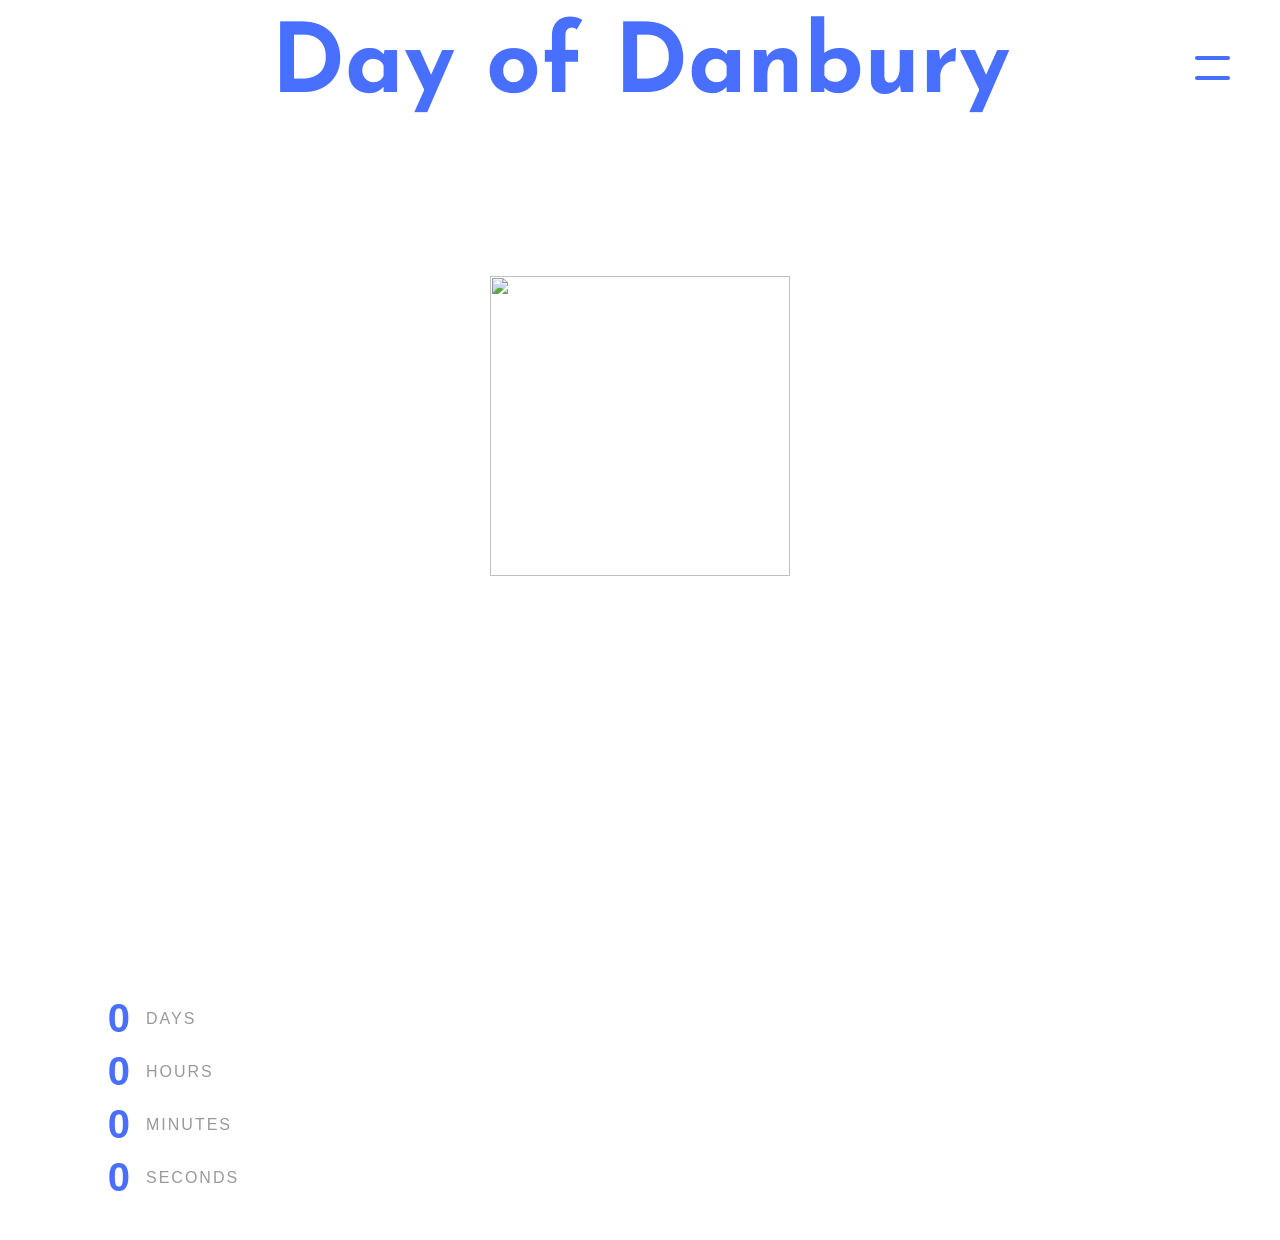
==== index.html @ 227df3ca "initial commit" ====
<!DOCTYPE html>
<html lang="en">
<head>
  <meta charset="UTF-8">
  <meta name="viewport" content="width=device-width, initial-scale=1.0">
  <title>Day of Danbury</title>
  <link rel="stylesheet" href="style.css">
  <link href="https://fonts.googleapis.com/css2?family=Josefin+Sans:wght@700&display=swap" rel="stylesheet">
  <style>
    .title {
      font-family: 'Futura', 'Josefin Sans', 'Century Gothic', Arial, sans-serif;
      font-weight: 700;
    }

    /* Keep hamburger inside the menu panel when open */
    .hamburger {
      position: absolute;
      right: 50px;
      top: 50%;
      transform: translateY(-50%);
      z-index: 60;
      transition: right 0.5s ease, top 0.5s ease, transform 0.5s ease;
    }
    .hamburger.active {
      position: fixed;
      right: 50px;
      top: 40px;
      transform: none;
    }
  </style>
</head>
<body>

  <!-- Header -->
  <header class="header">
    <h1 class="title">Day of Danbury</h1>
    <div class="hamburger" id="hamburger">
      <span></span>
      <span></span>
    </div>
  </header>

  <!-- Slide-in Menu -->
  <nav class="menu" id="menu">
    <ul>
      <li><a href="About.html">About</a></li>
      <li><a href="Vendors.html">Vendors</a></li>
      <li><a href="Sponsors.html">Sponsors</a></li>
      <li><a href="Donate.html">Donate</a></li>

      <li><a href="Contact.html">Contact</a></li>
    </ul>
  </nav>

  <!-- Logo / Mitosis Animation + Event Buttons -->
  <div class="container">
    <div class="animation-area">

      <!-- Clones row -->
      <div class="logo-wrapper" id="logoWrapper" onclick="splitLogo()">
        <img src="images/Blue Button.png"   class="logo"       id="mainLogo">
        <img src="images/Center 4 Blue.png" class="logo clone clone1" id="clone1">
        <img src="images/TNAD Blue.png"     class="logo clone clone2" id="clone2">
        <img src="images/Blue Button.png"   class="logo clone clone3" id="clone3">
      </div>

      <!-- Event buttons row -->
      <div class="event-buttons" id="eventButtons">
        <img src="images/dod festival button.png" class="event-btn" id="festivalBtn">
        <img src="images/the db button.png"       class="event-btn" id="dbBtn">
      </div>

    </div>
  </div>

  <!-- Countdown -->
  <div class="countdown">
    <div class="time"><span id="days">0</span><span class="label">Days</span></div>
    <div class="time"><span id="hours">0</span><span class="label">Hours</span></div>
    <div class="time"><span id="minutes">0</span><span class="label">Minutes</span></div>
    <div class="time"><span id="seconds">0</span><span class="label">Seconds</span></div>
  </div>

  <script>
    // Countdown
    const targetDate = new Date("June 27, 2026 12:00:00 GMT-0400").getTime();
    function updateCountdown() {
      const now = new Date().getTime();
      const distance = targetDate - now;
      if (distance < 0) return;
      document.getElementById("days").innerText    = Math.floor(distance / (1000*60*60*24));
      document.getElementById("hours").innerText   = Math.floor((distance % (1000*60*60*24)) / (1000*60*60));
      document.getElementById("minutes").innerText = Math.floor((distance % (1000*60*60)) / (1000*60));
      document.getElementById("seconds").innerText = Math.floor((distance % (1000*60)) / 1000);
    }
    setInterval(updateCountdown, 1000);
    updateCountdown();

    // Logo split / mitosis
    function splitLogo() {
      var wrapper = document.getElementById("logoWrapper");
      if (wrapper.classList.contains("active")) return;

      var mainLogo = document.getElementById("mainLogo");
      var homeBtn  = document.getElementById("homeBtn");

      var logoRect = mainLogo.getBoundingClientRect();

      homeBtn.style.visibility = "hidden";
      homeBtn.style.display    = "block";
      var btnRect = homeBtn.getBoundingClientRect();
      homeBtn.style.display    = "none";
      homeBtn.style.visibility = "";

      var targetLeft = btnRect.left + btnRect.width  / 2 - 35;
      var targetTop  = btnRect.top  + btnRect.height / 2 - 35;

      var flyer = document.createElement("img");
      flyer.src = "images/Blue Button.png";
      flyer.style.position      = "fixed";
      flyer.style.left          = logoRect.left + "px";
      flyer.style.top           = logoRect.top  + "px";
      flyer.style.width         = logoRect.width  + "px";
      flyer.style.height        = logoRect.height + "px";
      flyer.style.pointerEvents = "none";
      flyer.style.zIndex        = "999";
      flyer.style.transition    = "none";
      document.body.appendChild(flyer);

      wrapper.classList.add("active");

      requestAnimationFrame(function() {
        requestAnimationFrame(function() {
          flyer.style.transition = "left 0.8s ease, top 0.8s ease, width 0.8s ease, height 0.8s ease";
          flyer.style.left   = targetLeft + "px";
          flyer.style.top    = targetTop  + "px";
          flyer.style.width  = "70px";
          flyer.style.height = "70px";
        });
      });

      requestAnimationFrame(function() {
        requestAnimationFrame(function() {
          document.getElementById("eventButtons").classList.add("visible");
        });
      });

      setTimeout(function() {
        document.getElementById("clone1").style.pointerEvents = "auto";
        document.getElementById("clone2").style.pointerEvents = "auto";
        document.getElementById("clone3").style.pointerEvents = "auto";
        homeBtn.style.display = "block";
        requestAnimationFrame(function() {
          homeBtn.classList.add("visible");
        });
        flyer.remove();
      }, 820);
    }

    // Clone link clicks
    document.getElementById("clone1").addEventListener("click", function(e) {
      e.stopPropagation();
      if (document.getElementById("logoWrapper").classList.contains("active"))
        window.open("https://thecenterct.org/who-we-are/", "_blank");
    });
    document.getElementById("clone2").addEventListener("click", function(e) {
      e.stopPropagation();
      if (document.getElementById("logoWrapper").classList.contains("active"))
        window.open("https://www.thenewamericandreamfoundation.org/", "_blank");
    });
    document.getElementById("clone3").addEventListener("click", function(e) {
      e.stopPropagation();
      // No link yet
    });

    // Event button links
    document.getElementById("festivalBtn").addEventListener("click", function() {
      window.location.href = "dodfest.html";
    });
    document.getElementById("dbBtn").addEventListener("click", function() {
      window.location.href = "dbenefit.html";
    });

    // Hamburger toggle
    document.getElementById("hamburger").addEventListener("click", function() {
      document.getElementById("hamburger").classList.toggle("active");
      document.getElementById("menu").classList.toggle("active");
    });
  </script>

  <!-- Home Button (fixed bottom center) -->
  <img src="images/Blue Button.png" id="homeBtn" onclick="window.location.href='index.html'">

</body>
</html>
---- style.css ----
/* ---------------- Base ---------------- */
* {
  box-sizing: border-box;
  margin: 0;
  padding: 0;
}
body, html {
  width: 100%;
  height: 100%;
  font-family: Arial, sans-serif;
  background-color: #fff;
  display: flex;
  flex-direction: column;
  justify-content: space-between;
  align-items: center;
}

/* ---------------- Header ---------------- */
.header {
  width: 100%;
  display: flex;
  justify-content: center;
  align-items: center;
  padding: 20px 50px;
  position: relative;
  z-index: 50;
}
.title {
  font-size: 6rem;
  font-weight: bold;
  color: #486FFF;
  text-decoration: none;
  cursor: default;
}

/* ---------------- Hamburger ---------------- */
.hamburger {
  width: 35px;
  height: 24px;
  display: flex;
  flex-direction: column;
  justify-content: space-between;
  cursor: pointer;
  position: absolute;
  right: 50px;
  top: 50%;
  transform: translateY(-50%);
  z-index: 60;
}
.hamburger span {
  display: block;
  height: 4px;
  background: #486FFF;
  border-radius: 2px;
  transition: all 0.4s ease, background 0.4s ease;
  transform-origin: center;
}

/* X animation — 2 spans only */
.hamburger.active span:nth-child(1) {
  transform: translateY(10px) rotate(45deg);
  background: #fff;
}
.hamburger.active span:nth-child(2) {
  transform: translateY(-10px) rotate(-45deg);
  background: #fff;
}

/* ---------------- Menu Panel ---------------- */
.menu {
  position: fixed;
  top: 0;
  right: 0;
  width: 30%;
  height: 100%;
  background-color: #486FFF;
  box-shadow: -4px 0 10px rgba(0,0,0,0.3);
  display: flex;
  flex-direction: column;
  justify-content: flex-start;
  padding-top: 100px;
  padding-left: 30px;
  opacity: 0;
  pointer-events: none;
  transform: translateX(100%);
  transition: opacity 0.5s ease, transform 0.5s ease;
  z-index: 10;
}
.menu.active {
  opacity: 1;
  pointer-events: auto;
  transform: translateX(0);
}
.menu ul {
  list-style: none;
  padding: 0;
  margin: 0;
}
.menu li {
  margin: 30px 0;
}
.menu a {
  color: #fff;
  text-decoration: none;
  font-size: 5rem;
  font-weight: bold;
  transition: opacity 0.3s ease;
}
.menu a:hover {
  opacity: 0.7;
}


/* ---------------- Logo Wrapper / Horizontal Split ---------------- */
.container {
  display: flex;
  justify-content: center;
  align-items: center;
  flex: 1;
  position: relative;
  width: 100%;
}
.logo-wrapper {
  position: relative;
  width: 300px;
  height: 300px;
  cursor: pointer;
}

/* All logos share this base — positioned from center */
#mainLogo,
.clone {
  width: 100%;
  height: 100%;
  position: absolute;
  top: 50%;
  left: 50%;
  transform: translate(-50%, -50%) scale(1);
  transition: transform 0.8s ease, opacity 0.8s ease;
  pointer-events: none;
}
#mainLogo {
  z-index: 2;
  pointer-events: auto;
}
.clone {
  opacity: 0;
  z-index: 1;
}

/* Hover pulse on main logo — only before split */
.logo-wrapper:not(.active) #mainLogo:hover {
  transform: translate(-50%, -50%) scale(1.3);
  transition: transform 0.3s ease;
}

/* --- Active state --- */

/* Main logo hidden during split — JS flyer handles the shrink animation */
.logo-wrapper.active #mainLogo {
  opacity: 0;
  z-index: 0;
  pointer-events: none;
}

/* clone2 (TNAD Blue) center — raised above mainLogo */
.logo-wrapper.active .clone2 {
  opacity: 1;
  z-index: 3;
  transform: translate(-50%, -50%) scale(1);
  pointer-events: auto;
}

/* clone1 (Center 4 Blue) moves LEFT */
.logo-wrapper.active .clone1 {
  opacity: 1;
  z-index: 3;
  transform: translate(calc(-50% - 340px), -50%) scale(1);
  pointer-events: auto;
}

/* clone3 (Blue Button copy) moves RIGHT */
.logo-wrapper.active .clone3 {
  opacity: 1;
  z-index: 3;
  transform: translate(calc(-50% + 340px), -50%) scale(1);
  pointer-events: auto;
}

/* ---------------- Clone hover pulses — after split ---------------- */
.logo-wrapper.active .clone1:hover {
  transform: translate(calc(-50% - 340px), -50%) scale(1.12);
  transition: transform 0.3s ease;
  cursor: pointer;
}
.logo-wrapper.active .clone2:hover {
  transform: translate(-50%, -50%) scale(1.12);
  transition: transform 0.3s ease;
  cursor: pointer;
}
.logo-wrapper.active .clone3:hover {
  transform: translate(calc(-50% + 340px), -50%) scale(1.12);
  transition: transform 0.3s ease;
  cursor: pointer;
}

/* ---------------- Countdown ---------------- */
.countdown {
  width: 100%;
  padding: 40px 0 40px 50px;
  display: flex;
  flex-direction: column;
  align-items: flex-start;
  gap: 8px;
}
.time {
  display: flex;
  align-items: center;
  gap: 16px;
}
.time span:first-child {
  font-size: 2.5rem;
  font-weight: bold;
  color: #486FFF;
  min-width: 80px;
  text-align: right;
}
.label {
  font-size: 1rem;
  color: #999;
  letter-spacing: 2px;
  text-transform: uppercase;
}


/* ---------------- Animation Area ---------------- */
.animation-area {
  display: flex;
  flex-direction: column;
  align-items: center;
  gap: 80px;
  position: relative;
  margin-top: 140px;
}

/* ---------------- Event Buttons ---------------- */
.event-buttons {
  display: flex;
  justify-content: center;
  gap: 120px;
  opacity: 0;
  transform: translateY(20px);
  transition: opacity 0.8s ease, transform 0.8s ease;
  pointer-events: none;
}
.event-buttons.visible {
  opacity: 1;
  transform: translateY(0);
  pointer-events: auto;
}
.event-btn {
  width: 300px;
  height: 300px;
  object-fit: contain;
  cursor: pointer;
  transition: transform 0.3s ease;
}
.event-btn:hover {
  transform: scale(1.1);
}



/* ---------------- Subpage Content ---------------- */
.subpage-content {
  display: flex;
  flex-direction: column;
  align-items: center;
  justify-content: center;
  gap: 20px;
  text-align: center;
}
.subpage-title {
  font-size: 4rem;
  font-weight: bold;
  color: #486FFF;
}
.coming-soon {
  font-size: 2rem;
  color: #486FFF;
  opacity: 0.6;
  letter-spacing: 3px;
}

/* ---------------- About Text ---------------- */
.about-text {
  font-size: 1.4rem;
  color: #486FFF;
  max-width: 700px;
  text-align: center;
  line-height: 1.8;
}

/* ---------------- About Page ---------------- */
.about-content {
  max-width: 750px;
  width: 90%;
  display: flex;
  flex-direction: column;
  align-items: flex-start;
  gap: 16px;
  padding: 40px 0;
  text-align: left;
}
.about-subheading {
  font-size: 2rem;
  font-weight: bold;
  color: #486FFF;
  margin-top: 20px;
}
.about-body {
  font-size: 1.1rem;
  color: #333;
  line-height: 1.8;
}

/* ---------------- Home Button (shrunken main logo) ---------------- */
#homeBtn {
  display: none;
  width: 70px;
  height: 70px;
  cursor: pointer;
  opacity: 0;
  transition: opacity 0.3s ease;
  position: fixed;
  bottom: 30px;
  left: 50%;
  transform: translateX(-50%);
  z-index: 5;
}
#homeBtn.visible {
  display: block;
  opacity: 1;
}
#homeBtn:hover {
  transform: translateX(-50%) scale(1.15);
}

/* ---------------- Static Home Button (other pages) ---------------- */
#homeBtnStatic {
  display: block;
  width: 70px;
  height: 70px;
  cursor: pointer;
  position: fixed;
  bottom: 30px;
  left: 50%;
  transform: translateX(-50%);
  z-index: 5;
  transition: transform 0.3s ease;
}
#homeBtnStatic:hover {
  transform: translateX(-50%) scale(1.15);
}

/* ---------------- Festival Page ---------------- */
.fest-content {
  display: flex;
  flex-direction: column;
  align-items: center;
  text-align: center;
  gap: 24px;
  max-width: 700px;
  padding: 40px 20px;
}
.fest-dates {
  font-size: 2rem;
  font-weight: bold;
  color: #486FFF;
  letter-spacing: 2px;
}
.fest-body {
  font-size: 1.1rem;
  color: #486FFF;
  line-height: 1.8;
}

/* ---------------- Festival Page ---------------- */
.fest-content {
  display: flex;
  flex-direction: column;
  align-items: center;
  text-align: center;
  gap: 24px;
  max-width: 700px;
  padding: 40px 20px;
}
.fest-dates {
  font-size: 2rem;
  font-weight: bold;
  color: #486FFF;
  letter-spacing: 2px;
}
.fest-body {
  font-size: 1.1rem;
  color: #466FFF;
  line-height: 1.8;
}

/* ---------------- Benefit Page ---------------- */
.benefit-content {
  display: flex;
  flex-direction: column;
  align-items: center;
  text-align: center;
  gap: 30px;
  max-width: 700px;
  width: 90%;
  padding: 40px 20px 100px 20px;
}
.benefit-tagline {
  font-size: 1.3rem;
  font-weight: bold;
  color: #486FFF;
  letter-spacing: 3px;
}
.nonprofit-box {
  width: 100%;
  border: 2.5px solid #486FFF;
  border-radius: 12px;
  padding: 30px;
  display: flex;
  flex-direction: column;
  gap: 12px;
  text-align: left;
}
.nonprofit-name {
  font-size: 1.4rem;
  font-weight: bold;
  color: #486FFF;
  text-decoration: none;
  transition: opacity 0.2s ease;
}
a.nonprofit-name:hover {
  opacity: 0.7;
  text-decoration: underline;
}
.nonprofit-name.no-link {
  cursor: default;
}
.nonprofit-mission {
  font-size: 1rem;
  font-style: italic;
  color: #486FFF;
  opacity: 0.8;
}
.nonprofit-desc {
  font-size: 0.95rem;
  color: #809AFF;
  line-height: 1.8;
}
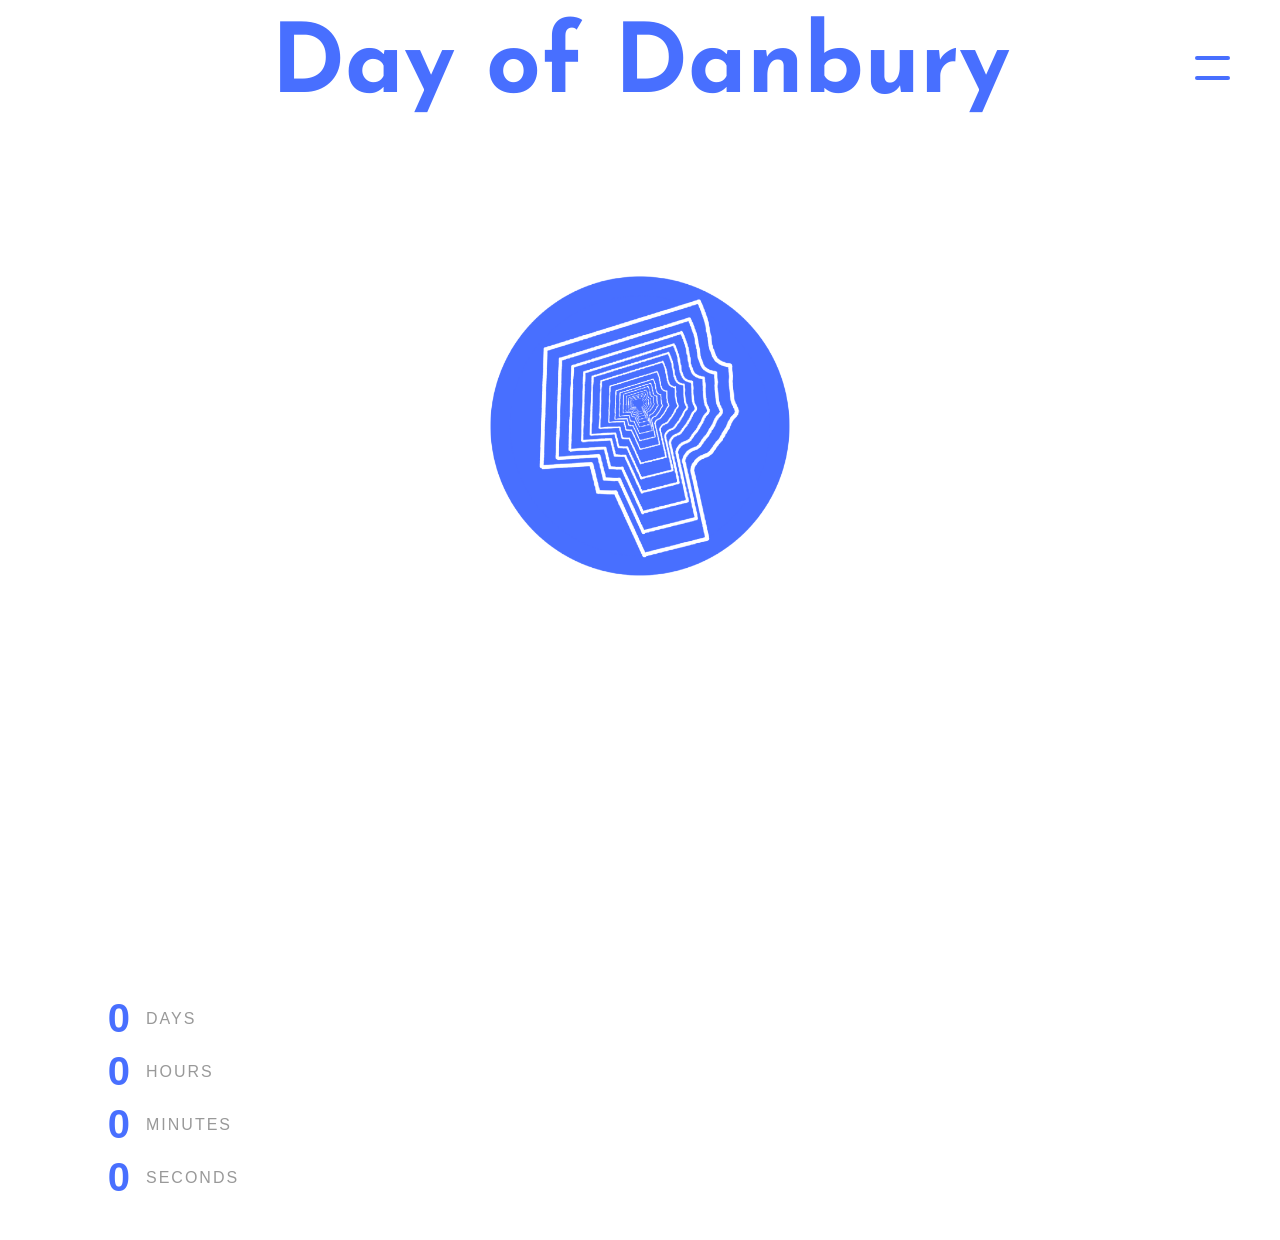
==== commit 68ed4cce: "fix title font" ====
--- a/index.html
+++ b/index.html
@@ -26,6 +26,10 @@
       right: 50px;
       top: 40px;
       transform: none;
+    }
+    h1.title {
+      text-align: center;
+      width: 100%;
     }
   </style>
 </head>
--- a/style.css
+++ b/style.css
@@ -458,4 +458,104 @@
   font-size: 0.95rem;
   color: #809AFF;
   line-height: 1.8;
+}
+
+/* ---------------- Mobile ---------------- */
+@media (max-width: 768px) {
+
+  /* Title centered and scaled down */
+  .title {
+    font-size: 2.8rem;
+    text-align: center;
+    width: 100%;
+  }
+
+  /* Header layout */
+  .header {
+    padding: 20px 20px;
+    justify-content: center;
+  }
+
+  /* Hamburger stays top right */
+  .hamburger {
+    right: 20px;
+  }
+
+  /* Menu takes full width on mobile */
+  .menu {
+    width: 100%;
+    padding-top: 100px;
+    padding-left: 40px;
+  }
+
+  /* Smaller menu font on mobile */
+  .menu a {
+    font-size: 3rem;
+  }
+
+  .menu li {
+    margin: 20px 0;
+  }
+
+  /* Logo and animation scaled down */
+  .logo-wrapper {
+    width: 180px;
+    height: 180px;
+  }
+
+  .animation-area {
+    margin-top: 60px;
+    gap: 40px;
+  }
+
+  /* Clones spread less on mobile */
+  .logo-wrapper.active .clone1 {
+    transform: translate(calc(-50% - 160px), -50%) scale(1);
+  }
+  .logo-wrapper.active .clone3 {
+    transform: translate(calc(-50% + 160px), -50%) scale(1);
+  }
+  .logo-wrapper.active .clone1:hover {
+    transform: translate(calc(-50% - 160px), -50%) scale(1.12);
+  }
+  .logo-wrapper.active .clone3:hover {
+    transform: translate(calc(-50% + 160px), -50%) scale(1.12);
+  }
+
+  /* Event buttons stacked and smaller */
+  .event-buttons {
+    flex-direction: column;
+    align-items: center;
+    gap: 30px;
+  }
+  .event-btn {
+    width: 180px;
+    height: 180px;
+  }
+
+  /* Countdown scaled */
+  .countdown {
+    padding: 20px 0 20px 30px;
+  }
+  .time span:first-child {
+    font-size: 1.8rem;
+    min-width: 60px;
+  }
+
+  /* Subpage title */
+  .subpage-title {
+    font-size: 2.5rem;
+  }
+
+  .coming-soon {
+    font-size: 1.4rem;
+  }
+
+  .about-content {
+    padding: 20px 20px;
+  }
+
+  .nonprofit-box {
+    padding: 20px;
+  }
 }
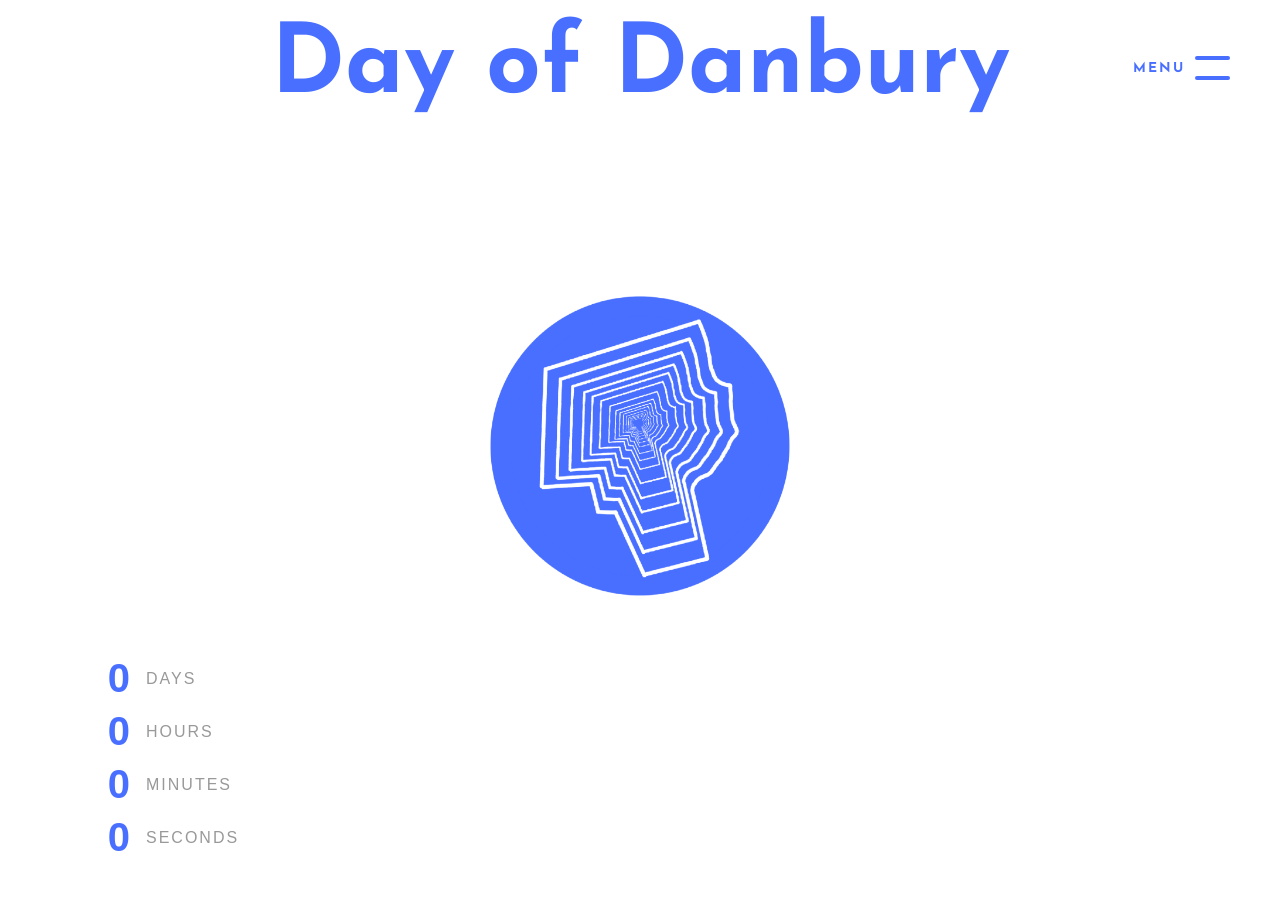
==== commit a2336763: "update pages" ====
--- a/index.html
+++ b/index.html
@@ -5,79 +5,52 @@
   <meta name="viewport" content="width=device-width, initial-scale=1.0">
   <title>Day of Danbury</title>
   <link rel="stylesheet" href="style.css">
-  <link href="https://fonts.googleapis.com/css2?family=Josefin+Sans:wght@700&display=swap" rel="stylesheet">
+  <link href="https://fonts.googleapis.com/css2?family=Josefin+Sans:wght@400;700&display=swap" rel="stylesheet">
   <style>
-    .title {
-      font-family: 'Futura', 'Josefin Sans', 'Century Gothic', Arial, sans-serif;
-      font-weight: 700;
-    }
-
-    /* Keep hamburger inside the menu panel when open */
-    .hamburger {
-      position: absolute;
-      right: 50px;
-      top: 50%;
-      transform: translateY(-50%);
-      z-index: 60;
-      transition: right 0.5s ease, top 0.5s ease, transform 0.5s ease;
-    }
-    .hamburger.active {
-      position: fixed;
-      right: 50px;
-      top: 40px;
-      transform: none;
-    }
-    h1.title {
-      text-align: center;
-      width: 100%;
-    }
+    .title { font-family: 'Futura', 'Josefin Sans', 'Century Gothic', Arial, sans-serif; font-weight: 700; text-align: center; width: 100%; }
+    .hamburger-wrap { position: absolute; right: 50px; top: 50%; transform: translateY(-50%); display: flex; align-items: center; gap: 10px; cursor: pointer; z-index: 60; }
+    .hamburger-wrap.active { position: fixed; top: 40px; right: 50px; transform: none; }
+    .menu-label, .close-label { font-family: 'Futura', 'Josefin Sans', 'Century Gothic', Arial, sans-serif; font-size: 0.85rem; font-weight: 700; letter-spacing: 2px; text-transform: uppercase; user-select: none; transition: opacity 0.3s ease; }
+    .menu-label { color: #486FFF; opacity: 1; }
+    .close-label { color: #fff; opacity: 0; position: absolute; right: 45px; pointer-events: none; }
+    .hamburger-wrap.active .menu-label { opacity: 0; pointer-events: none; }
+    .hamburger-wrap.active .close-label { opacity: 1; pointer-events: auto; }
+    .hamburger { position: static; transform: none; right: auto; top: auto; flex-shrink: 0; }
+    .hamburger.active span:nth-child(1) { transform: translateY(10px) rotate(45deg); background: #fff; }
+    .hamburger.active span:nth-child(2) { transform: translateY(-10px) rotate(-45deg); background: #fff; }
   </style>
 </head>
 <body>
 
-  <!-- Header -->
   <header class="header">
     <h1 class="title">Day of Danbury</h1>
-    <div class="hamburger" id="hamburger">
-      <span></span>
-      <span></span>
+    <div class="hamburger-wrap" id="hamburgerWrap">
+      <span class="menu-label">Menu</span>
+      <span class="close-label">Close</span>
+      <div class="hamburger" id="hamburger"><span></span><span></span></div>
     </div>
   </header>
 
-  <!-- Slide-in Menu -->
   <nav class="menu" id="menu">
     <ul>
       <li><a href="About.html">About</a></li>
       <li><a href="Vendors.html">Vendors</a></li>
       <li><a href="Sponsors.html">Sponsors</a></li>
       <li><a href="Donate.html">Donate</a></li>
-
       <li><a href="Contact.html">Contact</a></li>
     </ul>
   </nav>
 
-  <!-- Logo / Mitosis Animation + Event Buttons -->
   <div class="container">
     <div class="animation-area">
-
-      <!-- Clones row -->
       <div class="logo-wrapper" id="logoWrapper" onclick="splitLogo()">
-        <img src="images/Blue Button.png"   class="logo"       id="mainLogo">
-        <img src="images/Center 4 Blue.png" class="logo clone clone1" id="clone1">
-        <img src="images/TNAD Blue.png"     class="logo clone clone2" id="clone2">
-        <img src="images/Blue Button.png"   class="logo clone clone3" id="clone3">
+        <img src="images/Blue Button.png"   class="logo"             id="mainLogo">
+        <img src="images/festbutton.png"    class="logo clone clone1" id="clone1">
+        <img src="images/benefitbutton.png" class="logo clone clone2" id="clone2">
       </div>
-
-      <!-- Event buttons row -->
-      <div class="event-buttons" id="eventButtons">
-        <img src="images/dod festival button.png" class="event-btn" id="festivalBtn">
-        <img src="images/the db button.png"       class="event-btn" id="dbBtn">
-      </div>
-
     </div>
   </div>
 
-  <!-- Countdown -->
   <div class="countdown">
     <div class="time"><span id="days">0</span><span class="label">Days</span></div>
     <div class="time"><span id="hours">0</span><span class="label">Hours</span></div>
@@ -86,7 +59,6 @@
   </div>
 
   <script>
-    // Countdown
     const targetDate = new Date("June 27, 2026 12:00:00 GMT-0400").getTime();
     function updateCountdown() {
       const now = new Date().getTime();
@@ -100,39 +72,28 @@
     setInterval(updateCountdown, 1000);
     updateCountdown();
 
-    // Logo split / mitosis
     function splitLogo() {
       var wrapper = document.getElementById("logoWrapper");
       if (wrapper.classList.contains("active")) return;
-
       var mainLogo = document.getElementById("mainLogo");
       var homeBtn  = document.getElementById("homeBtn");
-
       var logoRect = mainLogo.getBoundingClientRect();
-
       homeBtn.style.visibility = "hidden";
       homeBtn.style.display    = "block";
       var btnRect = homeBtn.getBoundingClientRect();
       homeBtn.style.display    = "none";
       homeBtn.style.visibility = "";
-
-      var targetLeft = btnRect.left + btnRect.width  / 2 - 35;
+      var targetLeft = btnRect.left + btnRect.width / 2 - 35;
       var targetTop  = btnRect.top  + btnRect.height / 2 - 35;
-
       var flyer = document.createElement("img");
       flyer.src = "images/Blue Button.png";
-      flyer.style.position      = "fixed";
-      flyer.style.left          = logoRect.left + "px";
-      flyer.style.top           = logoRect.top  + "px";
-      flyer.style.width         = logoRect.width  + "px";
-      flyer.style.height        = logoRect.height + "px";
-      flyer.style.pointerEvents = "none";
-      flyer.style.zIndex        = "999";
-      flyer.style.transition    = "none";
+      flyer.style.cssText = "position:fixed;pointer-events:none;z-index:999;transition:none;";
+      flyer.style.left   = logoRect.left + "px";
+      flyer.style.top    = logoRect.top  + "px";
+      flyer.style.width  = logoRect.width  + "px";
+      flyer.style.height = logoRect.height + "px";
       document.body.appendChild(flyer);
-
       wrapper.classList.add("active");
-
       requestAnimationFrame(function() {
         requestAnimationFrame(function() {
           flyer.style.transition = "left 0.8s ease, top 0.8s ease, width 0.8s ease, height 0.8s ease";
@@ -142,58 +103,33 @@
           flyer.style.height = "70px";
         });
       });
-
-      requestAnimationFrame(function() {
-        requestAnimationFrame(function() {
-          document.getElementById("eventButtons").classList.add("visible");
-        });
-      });
-
       setTimeout(function() {
         document.getElementById("clone1").style.pointerEvents = "auto";
         document.getElementById("clone2").style.pointerEvents = "auto";
-        document.getElementById("clone3").style.pointerEvents = "auto";
         homeBtn.style.display = "block";
-        requestAnimationFrame(function() {
-          homeBtn.classList.add("visible");
-        });
+        requestAnimationFrame(function() { homeBtn.classList.add("visible"); });
         flyer.remove();
       }, 820);
     }
 
-    // Clone link clicks
     document.getElementById("clone1").addEventListener("click", function(e) {
       e.stopPropagation();
       if (document.getElementById("logoWrapper").classList.contains("active"))
-        window.open("https://thecenterct.org/who-we-are/", "_blank");
+        window.location.href = "dodfest.html";
     });
     document.getElementById("clone2").addEventListener("click", function(e) {
       e.stopPropagation();
       if (document.getElementById("logoWrapper").classList.contains("active"))
-        window.open("https://www.thenewamericandreamfoundation.org/", "_blank");
-    });
-    document.getElementById("clone3").addEventListener("click", function(e) {
-      e.stopPropagation();
-      // No link yet
+        window.location.href = "dbenefit.html";
     });
 
-    // Event button links
-    document.getElementById("festivalBtn").addEventListener("click", function() {
-      window.location.href = "dodfest.html";
-    });
-    document.getElementById("dbBtn").addEventListener("click", function() {
-      window.location.href = "dbenefit.html";
-    });
-
-    // Hamburger toggle
-    document.getElementById("hamburger").addEventListener("click", function() {
+    document.getElementById("hamburgerWrap").addEventListener("click", function() {
+      this.classList.toggle("active");
       document.getElementById("hamburger").classList.toggle("active");
       document.getElementById("menu").classList.toggle("active");
     });
   </script>
 
-  <!-- Home Button (fixed bottom center) -->
   <img src="images/Blue Button.png" id="homeBtn" onclick="window.location.href='index.html'">
-
 </body>
 </html>
--- a/style.css
+++ b/style.css
@@ -163,15 +163,7 @@
   pointer-events: none;
 }
 
-/* clone2 (TNAD Blue) center — raised above mainLogo */
-.logo-wrapper.active .clone2 {
-  opacity: 1;
-  z-index: 3;
-  transform: translate(-50%, -50%) scale(1);
-  pointer-events: auto;
-}
-
-/* clone1 (Center 4 Blue) moves LEFT */
+/* clone1 (festival) moves LEFT */
 .logo-wrapper.active .clone1 {
   opacity: 1;
   z-index: 3;
@@ -179,8 +171,8 @@
   pointer-events: auto;
 }
 
-/* clone3 (Blue Button copy) moves RIGHT */
-.logo-wrapper.active .clone3 {
+/* clone2 (benefit) moves RIGHT */
+.logo-wrapper.active .clone2 {
   opacity: 1;
   z-index: 3;
   transform: translate(calc(-50% + 340px), -50%) scale(1);
@@ -194,11 +186,6 @@
   cursor: pointer;
 }
 .logo-wrapper.active .clone2:hover {
-  transform: translate(-50%, -50%) scale(1.12);
-  transition: transform 0.3s ease;
-  cursor: pointer;
-}
-.logo-wrapper.active .clone3:hover {
   transform: translate(calc(-50% + 340px), -50%) scale(1.12);
   transition: transform 0.3s ease;
   cursor: pointer;
@@ -512,13 +499,13 @@
   .logo-wrapper.active .clone1 {
     transform: translate(calc(-50% - 160px), -50%) scale(1);
   }
-  .logo-wrapper.active .clone3 {
+  .logo-wrapper.active .clone2 {
     transform: translate(calc(-50% + 160px), -50%) scale(1);
   }
   .logo-wrapper.active .clone1:hover {
     transform: translate(calc(-50% - 160px), -50%) scale(1.12);
   }
-  .logo-wrapper.active .clone3:hover {
+  .logo-wrapper.active .clone2:hover {
     transform: translate(calc(-50% + 160px), -50%) scale(1.12);
   }
 
